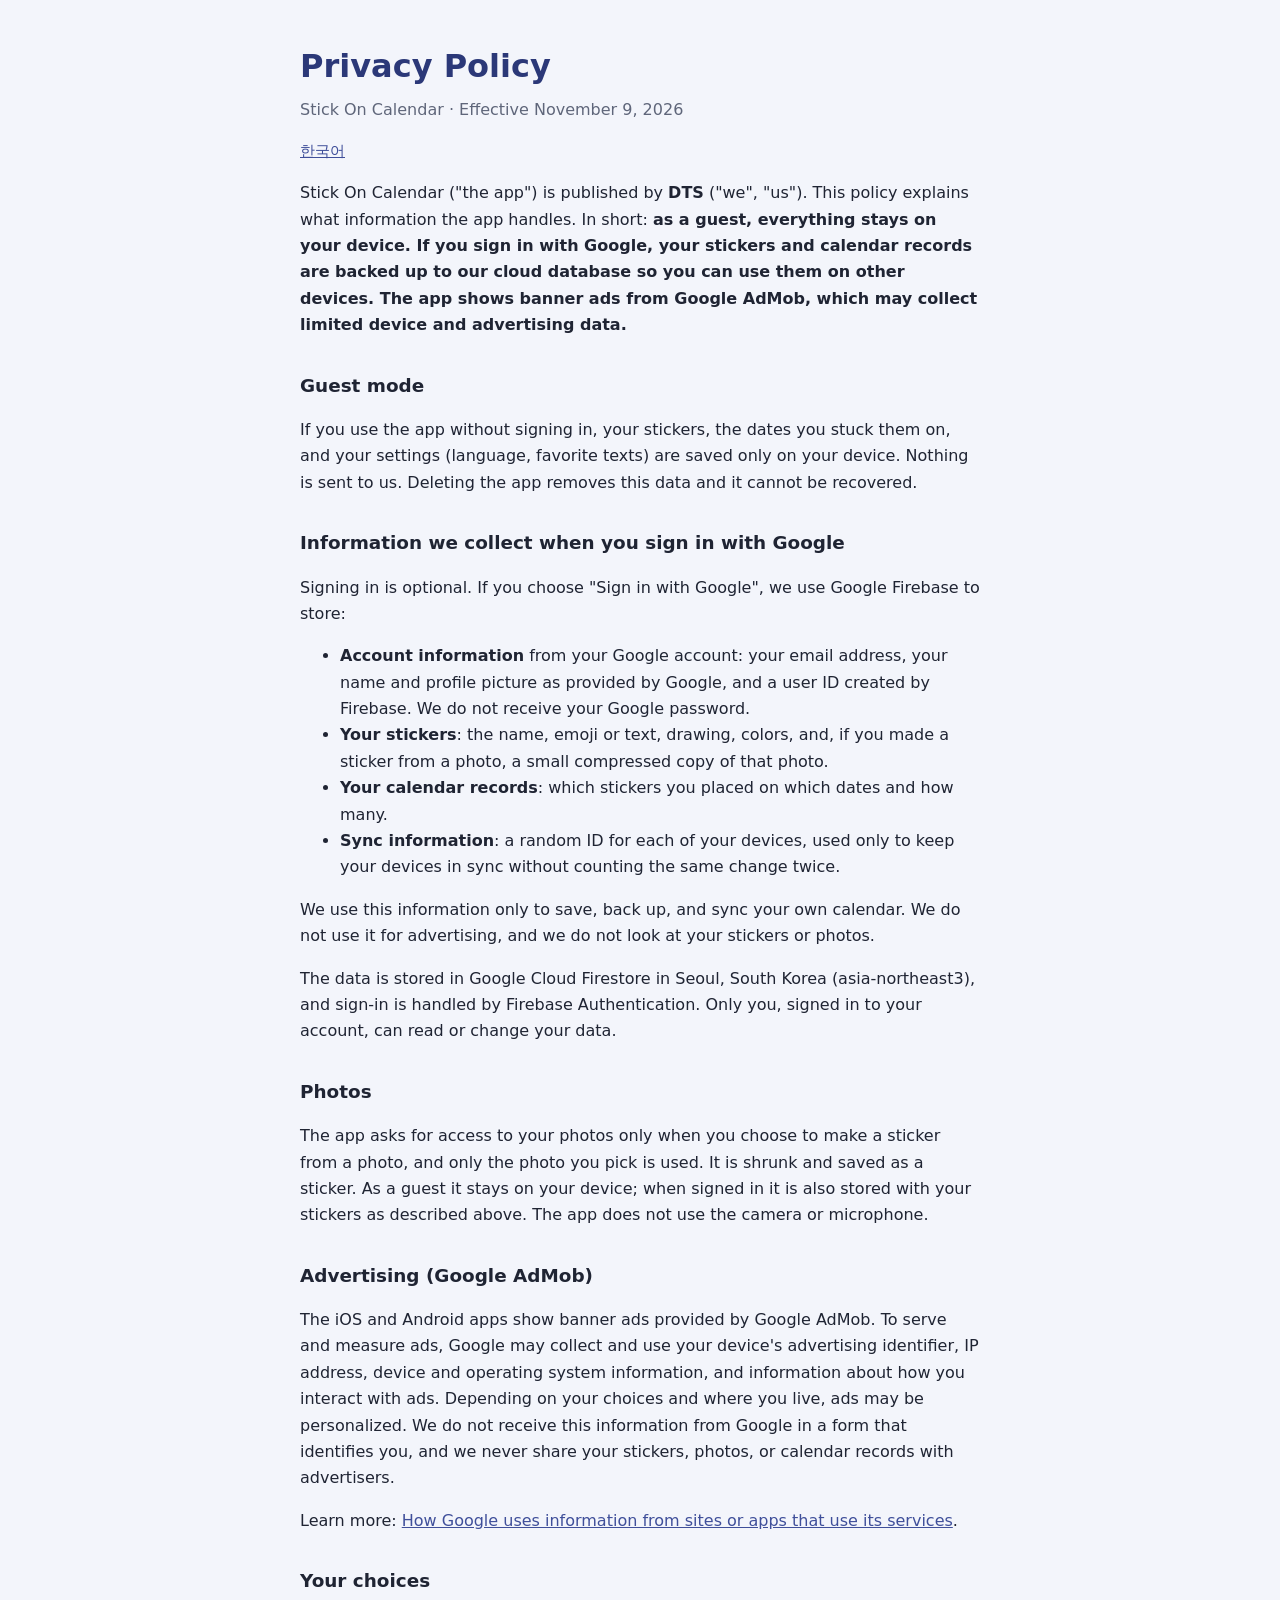
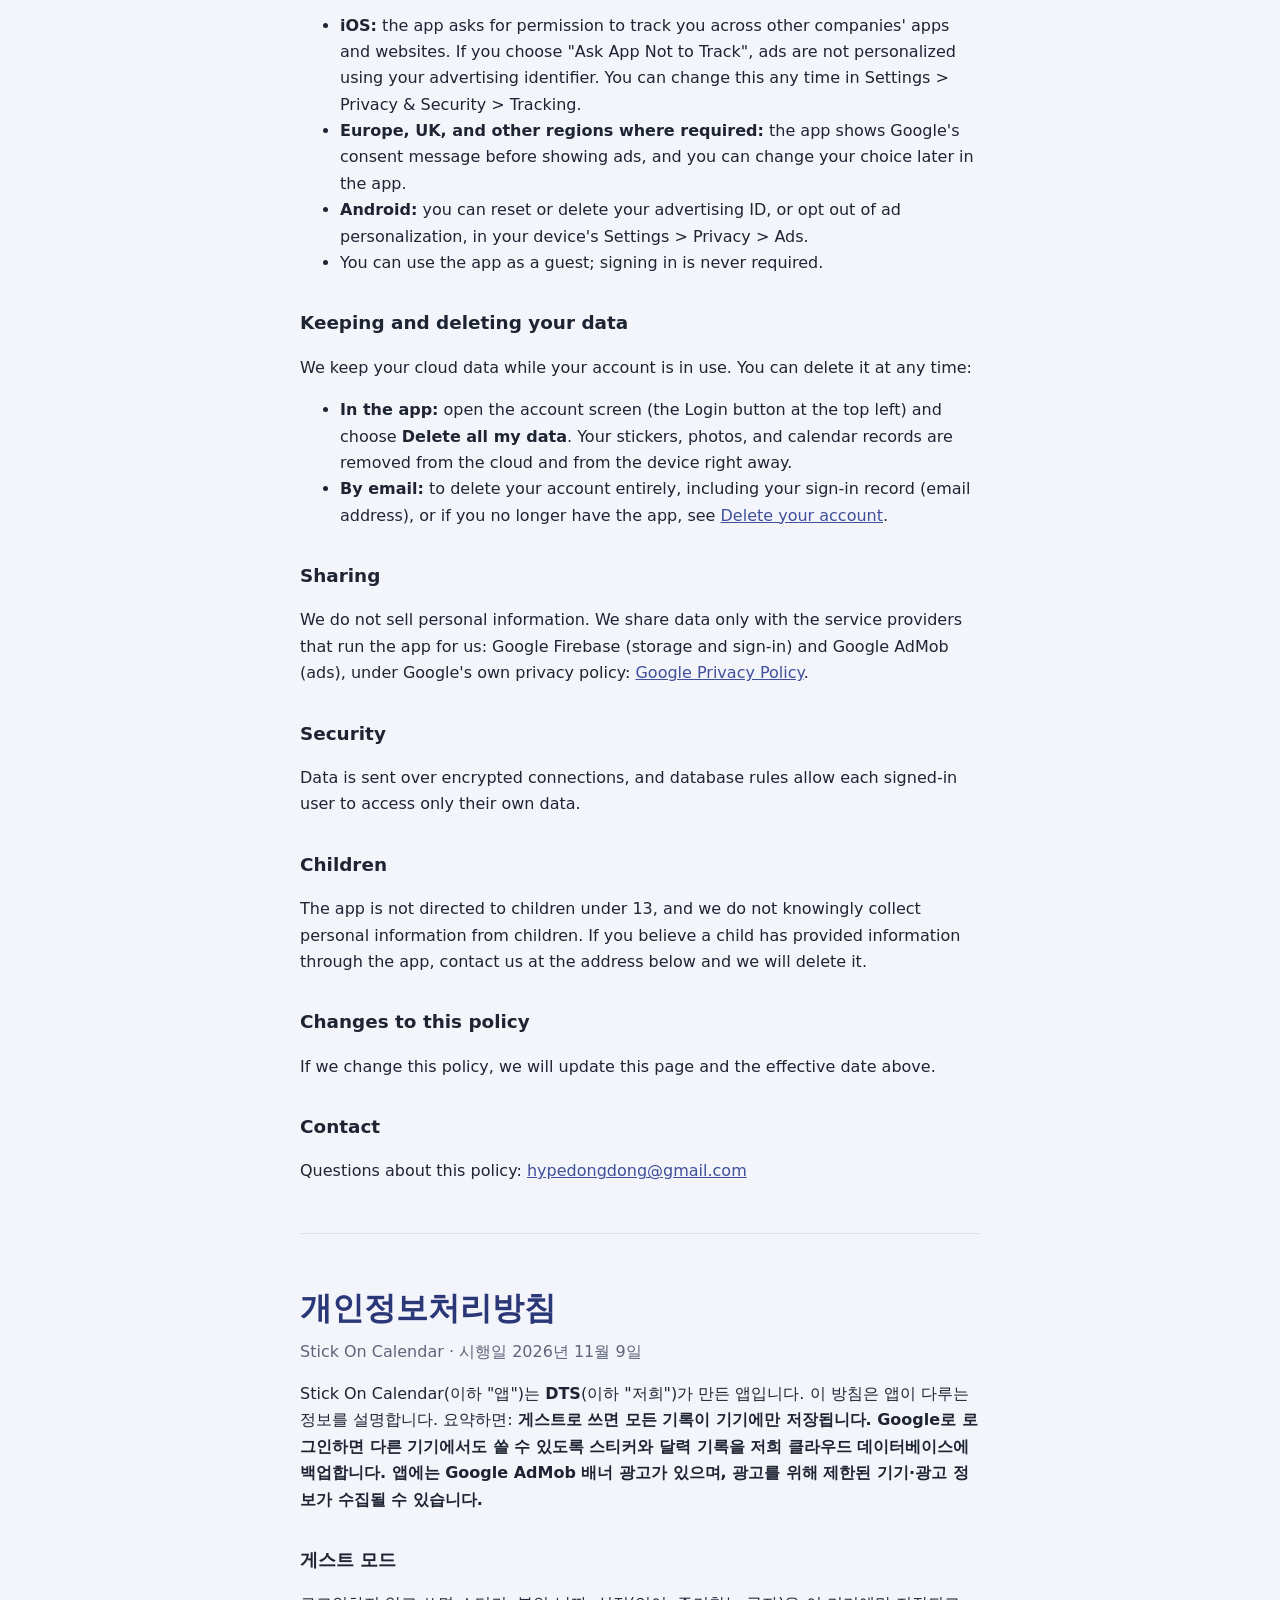
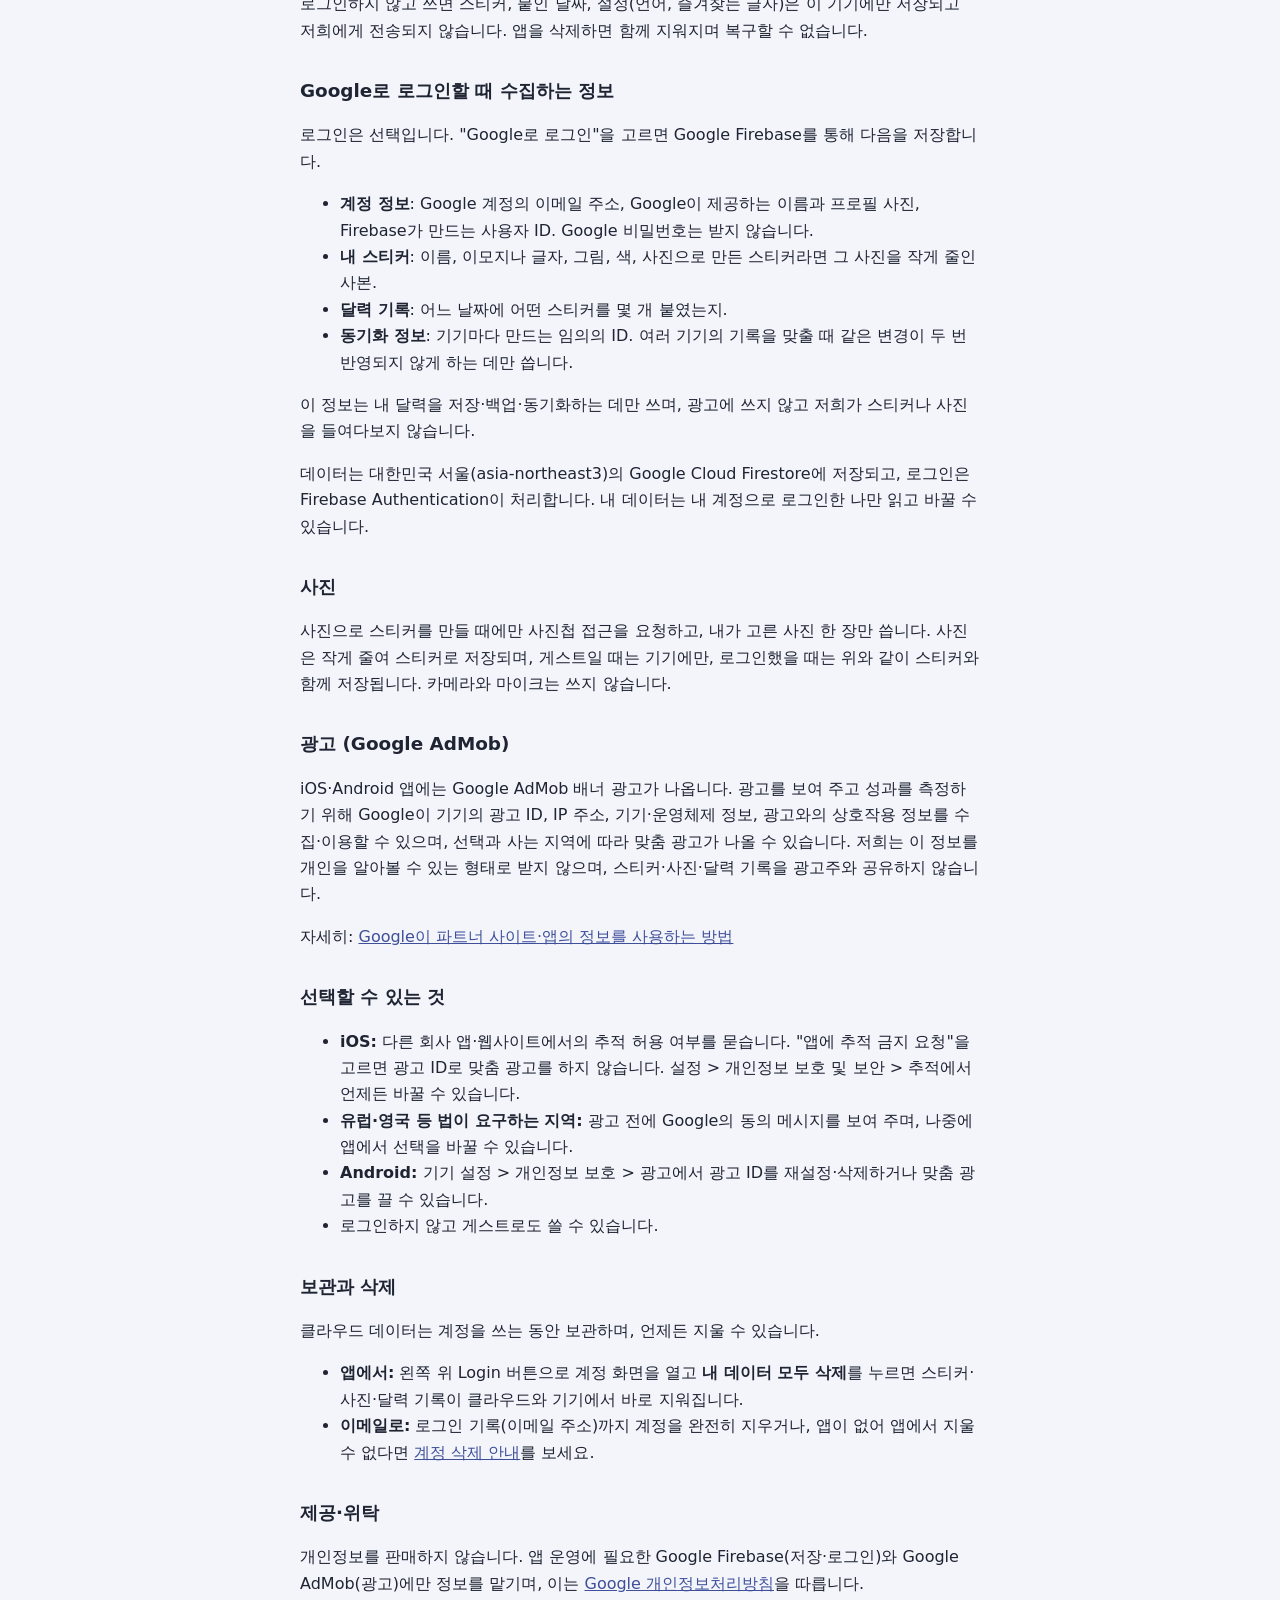
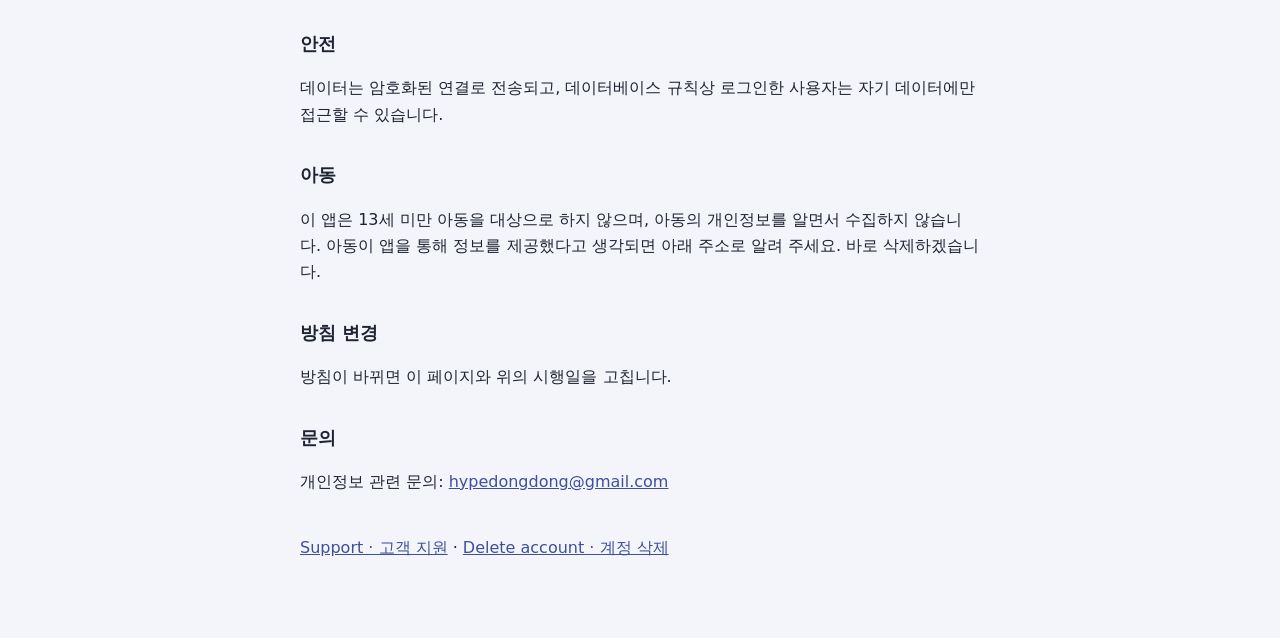
==== privacy.html @ c65f0c8a "Stick On Calendar support, privacy policy and account deletion pages Co-Authored-By: Claude Opus 5.5" ====
<!DOCTYPE html>
<html lang="en">
<head>
  <meta charset="UTF-8">
  <meta name="viewport" content="width=device-width, initial-scale=1">
  <title>Privacy Policy – Stick On Calendar</title>
  <link rel="stylesheet" href="site.css">
</head>
<body>
  <main>
    <h1>Privacy Policy</h1>
    <p class="meta">Stick On Calendar · Effective November 9, 2026</p>
    <p class="lang"><a href="#ko">한국어</a></p>

    <p>Stick On Calendar ("the app") is published by <strong>DTS</strong> ("we", "us"). This policy explains what information the app handles. In short: <strong>as a guest, everything stays on your device. If you sign in with Google, your stickers and calendar records are backed up to our cloud database so you can use them on other devices. The app shows banner ads from Google AdMob, which may collect limited device and advertising data.</strong></p>

    <h2>Guest mode</h2>
    <p>If you use the app without signing in, your stickers, the dates you stuck them on, and your settings (language, favorite texts) are saved only on your device. Nothing is sent to us. Deleting the app removes this data and it cannot be recovered.</p>

    <h2>Information we collect when you sign in with Google</h2>
    <p>Signing in is optional. If you choose "Sign in with Google", we use Google Firebase to store:</p>
    <ul>
      <li><strong>Account information</strong> from your Google account: your email address, your name and profile picture as provided by Google, and a user ID created by Firebase. We do not receive your Google password.</li>
      <li><strong>Your stickers</strong>: the name, emoji or text, drawing, colors, and, if you made a sticker from a photo, a small compressed copy of that photo.</li>
      <li><strong>Your calendar records</strong>: which stickers you placed on which dates and how many.</li>
      <li><strong>Sync information</strong>: a random ID for each of your devices, used only to keep your devices in sync without counting the same change twice.</li>
    </ul>
    <p>We use this information only to save, back up, and sync your own calendar. We do not use it for advertising, and we do not look at your stickers or photos.</p>
    <p>The data is stored in Google Cloud Firestore in Seoul, South Korea (asia-northeast3), and sign-in is handled by Firebase Authentication. Only you, signed in to your account, can read or change your data.</p>

    <h2>Photos</h2>
    <p>The app asks for access to your photos only when you choose to make a sticker from a photo, and only the photo you pick is used. It is shrunk and saved as a sticker. As a guest it stays on your device; when signed in it is also stored with your stickers as described above. The app does not use the camera or microphone.</p>

    <h2>Advertising (Google AdMob)</h2>
    <p>The iOS and Android apps show banner ads provided by Google AdMob. To serve and measure ads, Google may collect and use your device's advertising identifier, IP address, device and operating system information, and information about how you interact with ads. Depending on your choices and where you live, ads may be personalized. We do not receive this information from Google in a form that identifies you, and we never share your stickers, photos, or calendar records with advertisers.</p>
    <p>Learn more: <a href="https://policies.google.com/technologies/partner-sites">How Google uses information from sites or apps that use its services</a>.</p>

    <h2>Your choices</h2>
    <ul>
      <li><strong>iOS:</strong> the app asks for permission to track you across other companies' apps and websites. If you choose "Ask App Not to Track", ads are not personalized using your advertising identifier. You can change this any time in Settings &gt; Privacy &amp; Security &gt; Tracking.</li>
      <li><strong>Europe, UK, and other regions where required:</strong> the app shows Google's consent message before showing ads, and you can change your choice later in the app.</li>
      <li><strong>Android:</strong> you can reset or delete your advertising ID, or opt out of ad personalization, in your device's Settings &gt; Privacy &gt; Ads.</li>
      <li>You can use the app as a guest; signing in is never required.</li>
    </ul>

    <h2>Keeping and deleting your data</h2>
    <p>We keep your cloud data while your account is in use. You can delete it at any time:</p>
    <ul>
      <li><strong>In the app:</strong> open the account screen (the Login button at the top left) and choose <strong>Delete all my data</strong>. Your stickers, photos, and calendar records are removed from the cloud and from the device right away.</li>
      <li><strong>By email:</strong> to delete your account entirely, including your sign-in record (email address), or if you no longer have the app, see <a href="delete-account.html">Delete your account</a>.</li>
    </ul>

    <h2>Sharing</h2>
    <p>We do not sell personal information. We share data only with the service providers that run the app for us: Google Firebase (storage and sign-in) and Google AdMob (ads), under Google's own privacy policy: <a href="https://policies.google.com/privacy">Google Privacy Policy</a>.</p>

    <h2>Security</h2>
    <p>Data is sent over encrypted connections, and database rules allow each signed-in user to access only their own data.</p>

    <h2>Children</h2>
    <p>The app is not directed to children under 13, and we do not knowingly collect personal information from children. If you believe a child has provided information through the app, contact us at the address below and we will delete it.</p>

    <h2>Changes to this policy</h2>
    <p>If we change this policy, we will update this page and the effective date above.</p>

    <h2>Contact</h2>
    <p>Questions about this policy: <a href="mailto:hypedongdong@gmail.com">hypedongdong@gmail.com</a></p>

    <hr>

    <h1 id="ko">개인정보처리방침</h1>
    <p class="meta">Stick On Calendar · 시행일 2026년 11월 9일</p>

    <p>Stick On Calendar(이하 "앱")는 <strong>DTS</strong>(이하 "저희")가 만든 앱입니다. 이 방침은 앱이 다루는 정보를 설명합니다. 요약하면: <strong>게스트로 쓰면 모든 기록이 기기에만 저장됩니다. Google로 로그인하면 다른 기기에서도 쓸 수 있도록 스티커와 달력 기록을 저희 클라우드 데이터베이스에 백업합니다. 앱에는 Google AdMob 배너 광고가 있으며, 광고를 위해 제한된 기기·광고 정보가 수집될 수 있습니다.</strong></p>

    <h2>게스트 모드</h2>
    <p>로그인하지 않고 쓰면 스티커, 붙인 날짜, 설정(언어, 즐겨찾는 글자)은 이 기기에만 저장되고 저희에게 전송되지 않습니다. 앱을 삭제하면 함께 지워지며 복구할 수 없습니다.</p>

    <h2>Google로 로그인할 때 수집하는 정보</h2>
    <p>로그인은 선택입니다. "Google로 로그인"을 고르면 Google Firebase를 통해 다음을 저장합니다.</p>
    <ul>
      <li><strong>계정 정보</strong>: Google 계정의 이메일 주소, Google이 제공하는 이름과 프로필 사진, Firebase가 만드는 사용자 ID. Google 비밀번호는 받지 않습니다.</li>
      <li><strong>내 스티커</strong>: 이름, 이모지나 글자, 그림, 색, 사진으로 만든 스티커라면 그 사진을 작게 줄인 사본.</li>
      <li><strong>달력 기록</strong>: 어느 날짜에 어떤 스티커를 몇 개 붙였는지.</li>
      <li><strong>동기화 정보</strong>: 기기마다 만드는 임의의 ID. 여러 기기의 기록을 맞출 때 같은 변경이 두 번 반영되지 않게 하는 데만 씁니다.</li>
    </ul>
    <p>이 정보는 내 달력을 저장·백업·동기화하는 데만 쓰며, 광고에 쓰지 않고 저희가 스티커나 사진을 들여다보지 않습니다.</p>
    <p>데이터는 대한민국 서울(asia-northeast3)의 Google Cloud Firestore에 저장되고, 로그인은 Firebase Authentication이 처리합니다. 내 데이터는 내 계정으로 로그인한 나만 읽고 바꿀 수 있습니다.</p>

    <h2>사진</h2>
    <p>사진으로 스티커를 만들 때에만 사진첩 접근을 요청하고, 내가 고른 사진 한 장만 씁니다. 사진은 작게 줄여 스티커로 저장되며, 게스트일 때는 기기에만, 로그인했을 때는 위와 같이 스티커와 함께 저장됩니다. 카메라와 마이크는 쓰지 않습니다.</p>

    <h2>광고 (Google AdMob)</h2>
    <p>iOS·Android 앱에는 Google AdMob 배너 광고가 나옵니다. 광고를 보여 주고 성과를 측정하기 위해 Google이 기기의 광고 ID, IP 주소, 기기·운영체제 정보, 광고와의 상호작용 정보를 수집·이용할 수 있으며, 선택과 사는 지역에 따라 맞춤 광고가 나올 수 있습니다. 저희는 이 정보를 개인을 알아볼 수 있는 형태로 받지 않으며, 스티커·사진·달력 기록을 광고주와 공유하지 않습니다.</p>
    <p>자세히: <a href="https://policies.google.com/technologies/partner-sites?hl=ko">Google이 파트너 사이트·앱의 정보를 사용하는 방법</a></p>

    <h2>선택할 수 있는 것</h2>
    <ul>
      <li><strong>iOS:</strong> 다른 회사 앱·웹사이트에서의 추적 허용 여부를 묻습니다. "앱에 추적 금지 요청"을 고르면 광고 ID로 맞춤 광고를 하지 않습니다. 설정 &gt; 개인정보 보호 및 보안 &gt; 추적에서 언제든 바꿀 수 있습니다.</li>
      <li><strong>유럽·영국 등 법이 요구하는 지역:</strong> 광고 전에 Google의 동의 메시지를 보여 주며, 나중에 앱에서 선택을 바꿀 수 있습니다.</li>
      <li><strong>Android:</strong> 기기 설정 &gt; 개인정보 보호 &gt; 광고에서 광고 ID를 재설정·삭제하거나 맞춤 광고를 끌 수 있습니다.</li>
      <li>로그인하지 않고 게스트로도 쓸 수 있습니다.</li>
    </ul>

    <h2>보관과 삭제</h2>
    <p>클라우드 데이터는 계정을 쓰는 동안 보관하며, 언제든 지울 수 있습니다.</p>
    <ul>
      <li><strong>앱에서:</strong> 왼쪽 위 Login 버튼으로 계정 화면을 열고 <strong>내 데이터 모두 삭제</strong>를 누르면 스티커·사진·달력 기록이 클라우드와 기기에서 바로 지워집니다.</li>
      <li><strong>이메일로:</strong> 로그인 기록(이메일 주소)까지 계정을 완전히 지우거나, 앱이 없어 앱에서 지울 수 없다면 <a href="delete-account.html#ko">계정 삭제 안내</a>를 보세요.</li>
    </ul>

    <h2>제공·위탁</h2>
    <p>개인정보를 판매하지 않습니다. 앱 운영에 필요한 Google Firebase(저장·로그인)와 Google AdMob(광고)에만 정보를 맡기며, 이는 <a href="https://policies.google.com/privacy?hl=ko">Google 개인정보처리방침</a>을 따릅니다.</p>

    <h2>안전</h2>
    <p>데이터는 암호화된 연결로 전송되고, 데이터베이스 규칙상 로그인한 사용자는 자기 데이터에만 접근할 수 있습니다.</p>

    <h2>아동</h2>
    <p>이 앱은 13세 미만 아동을 대상으로 하지 않으며, 아동의 개인정보를 알면서 수집하지 않습니다. 아동이 앱을 통해 정보를 제공했다고 생각되면 아래 주소로 알려 주세요. 바로 삭제하겠습니다.</p>

    <h2>방침 변경</h2>
    <p>방침이 바뀌면 이 페이지와 위의 시행일을 고칩니다.</p>

    <h2>문의</h2>
    <p>개인정보 관련 문의: <a href="mailto:hypedongdong@gmail.com">hypedongdong@gmail.com</a></p>

    <p class="back"><a href="index.html">Support · 고객 지원</a> · <a href="delete-account.html">Delete account · 계정 삭제</a></p>
  </main>
</body>
</html>
---- site.css ----
body {
  margin: 0;
  background: #f3f5fb;
  color: #1f2433;
  font: 16px/1.65 system-ui, -apple-system, "Segoe UI", Roboto, "Apple SD Gothic Neo", "Malgun Gothic", Arial, sans-serif;
}

main {
  max-width: 680px;
  margin: 0 auto;
  padding: 40px 20px 60px;
}

h1 {
  margin: 0;
  color: #2b3878;
}

h2 {
  margin-top: 32px;
  font-size: 1.15rem;
}

.meta {
  margin-top: 4px;
  color: #5f667a;
}

.lang {
  margin-top: 12px;
  font-size: 0.95rem;
}

hr {
  margin: 48px 0;
  border: 0;
  border-top: 1px solid #d9deea;
}

a {
  color: #3f4f9a;
}

.back {
  margin-top: 40px;
}
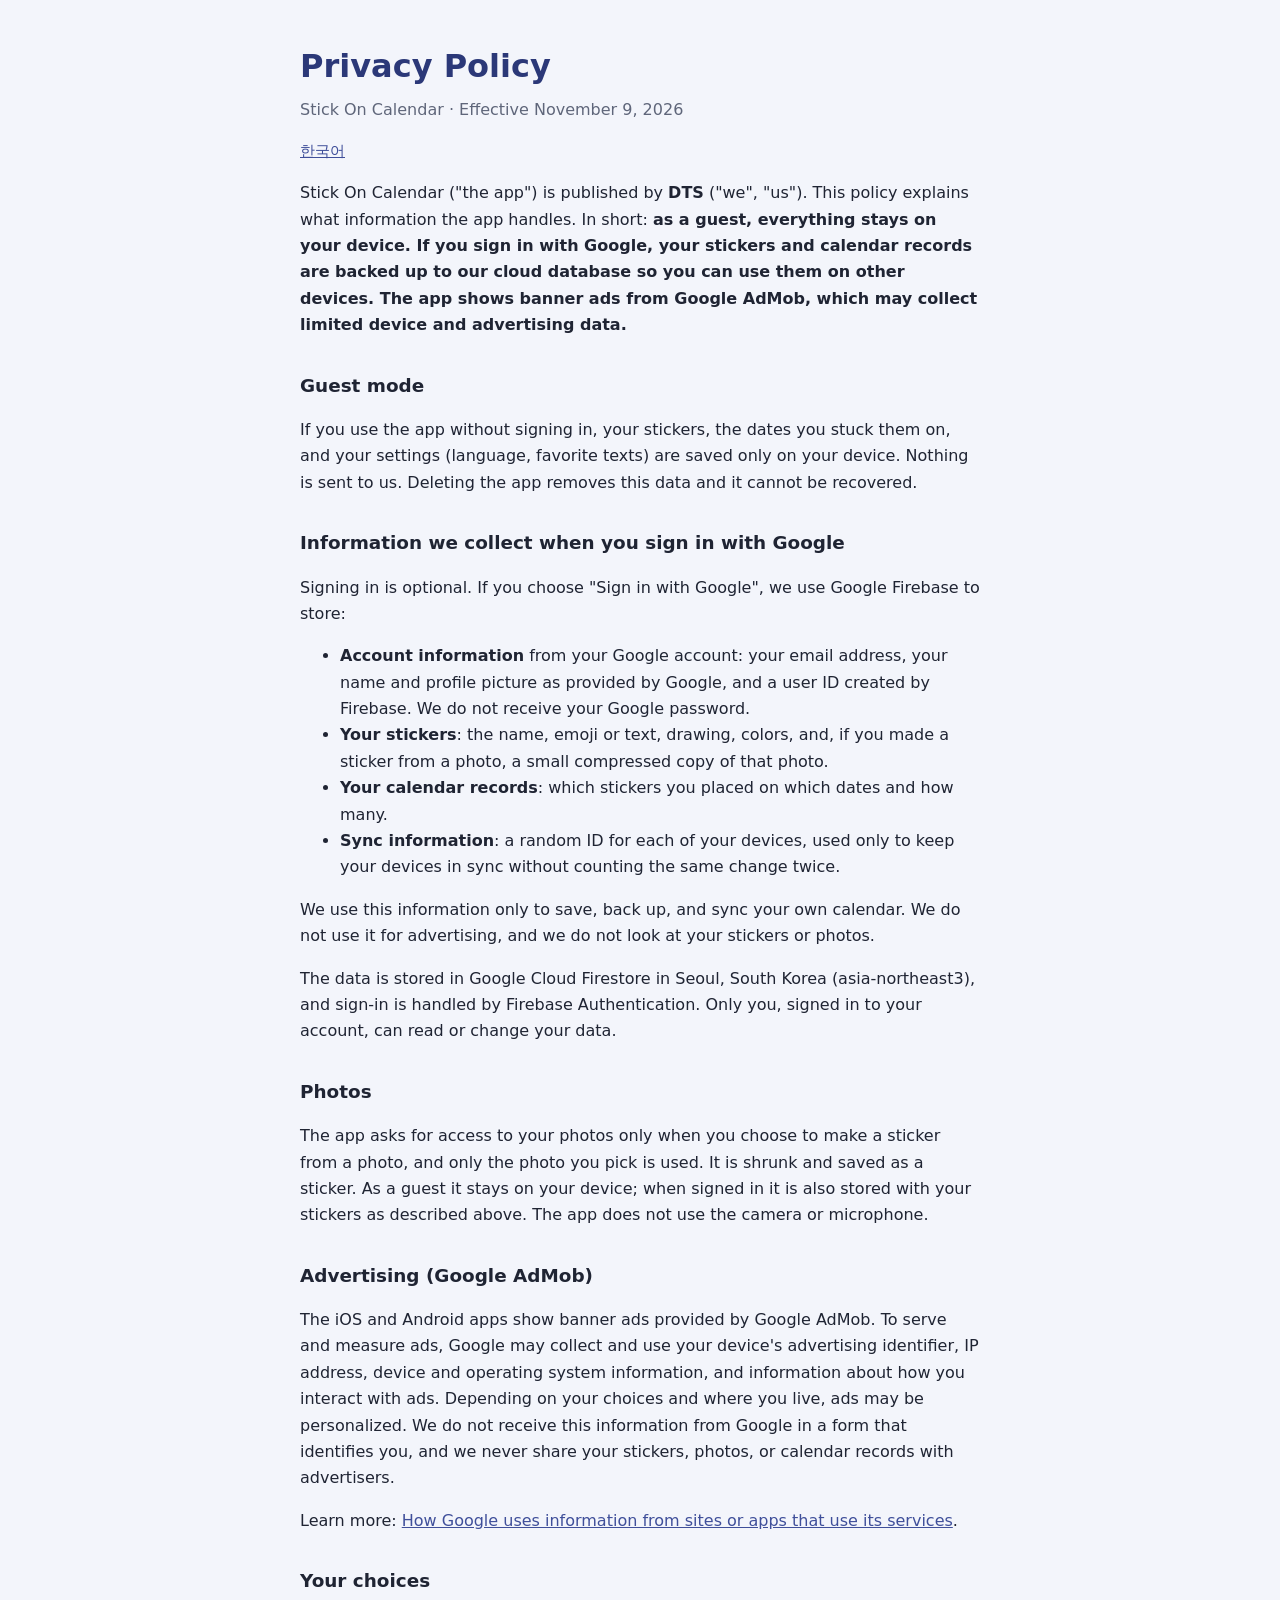
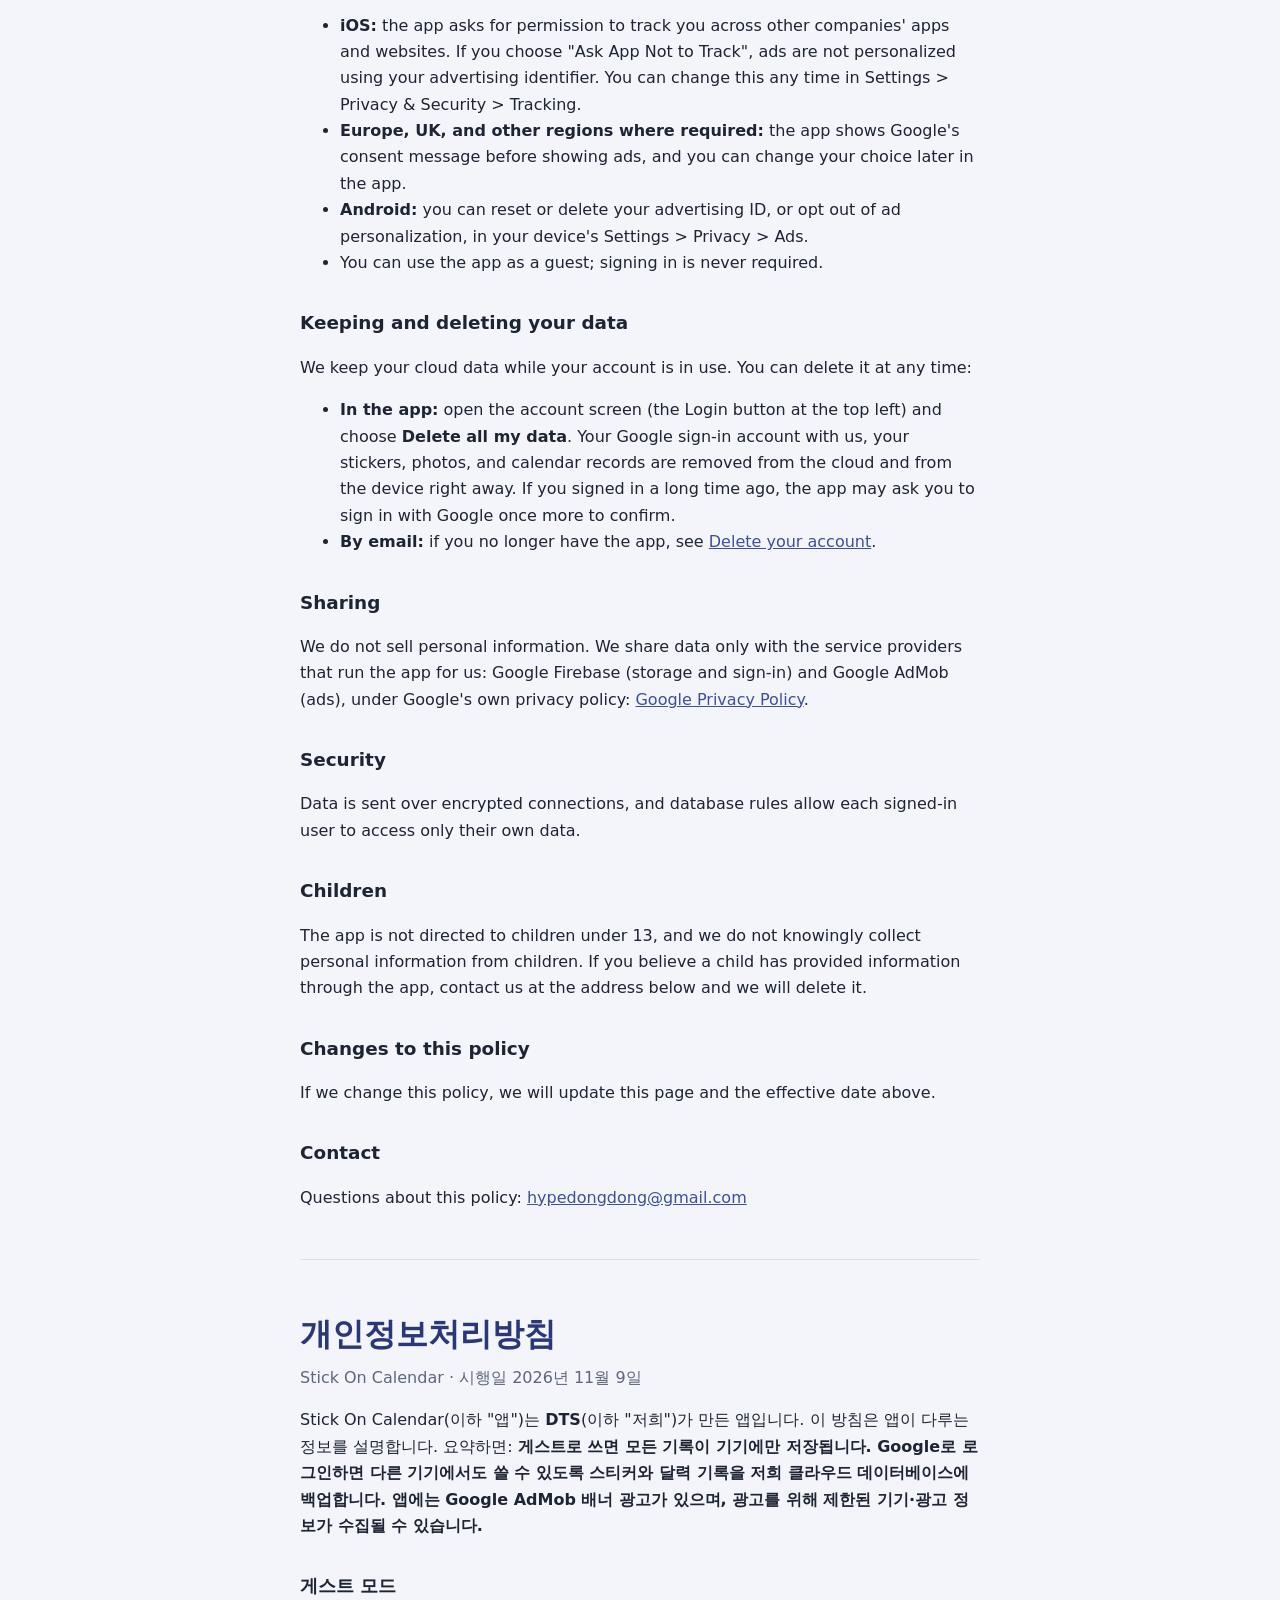
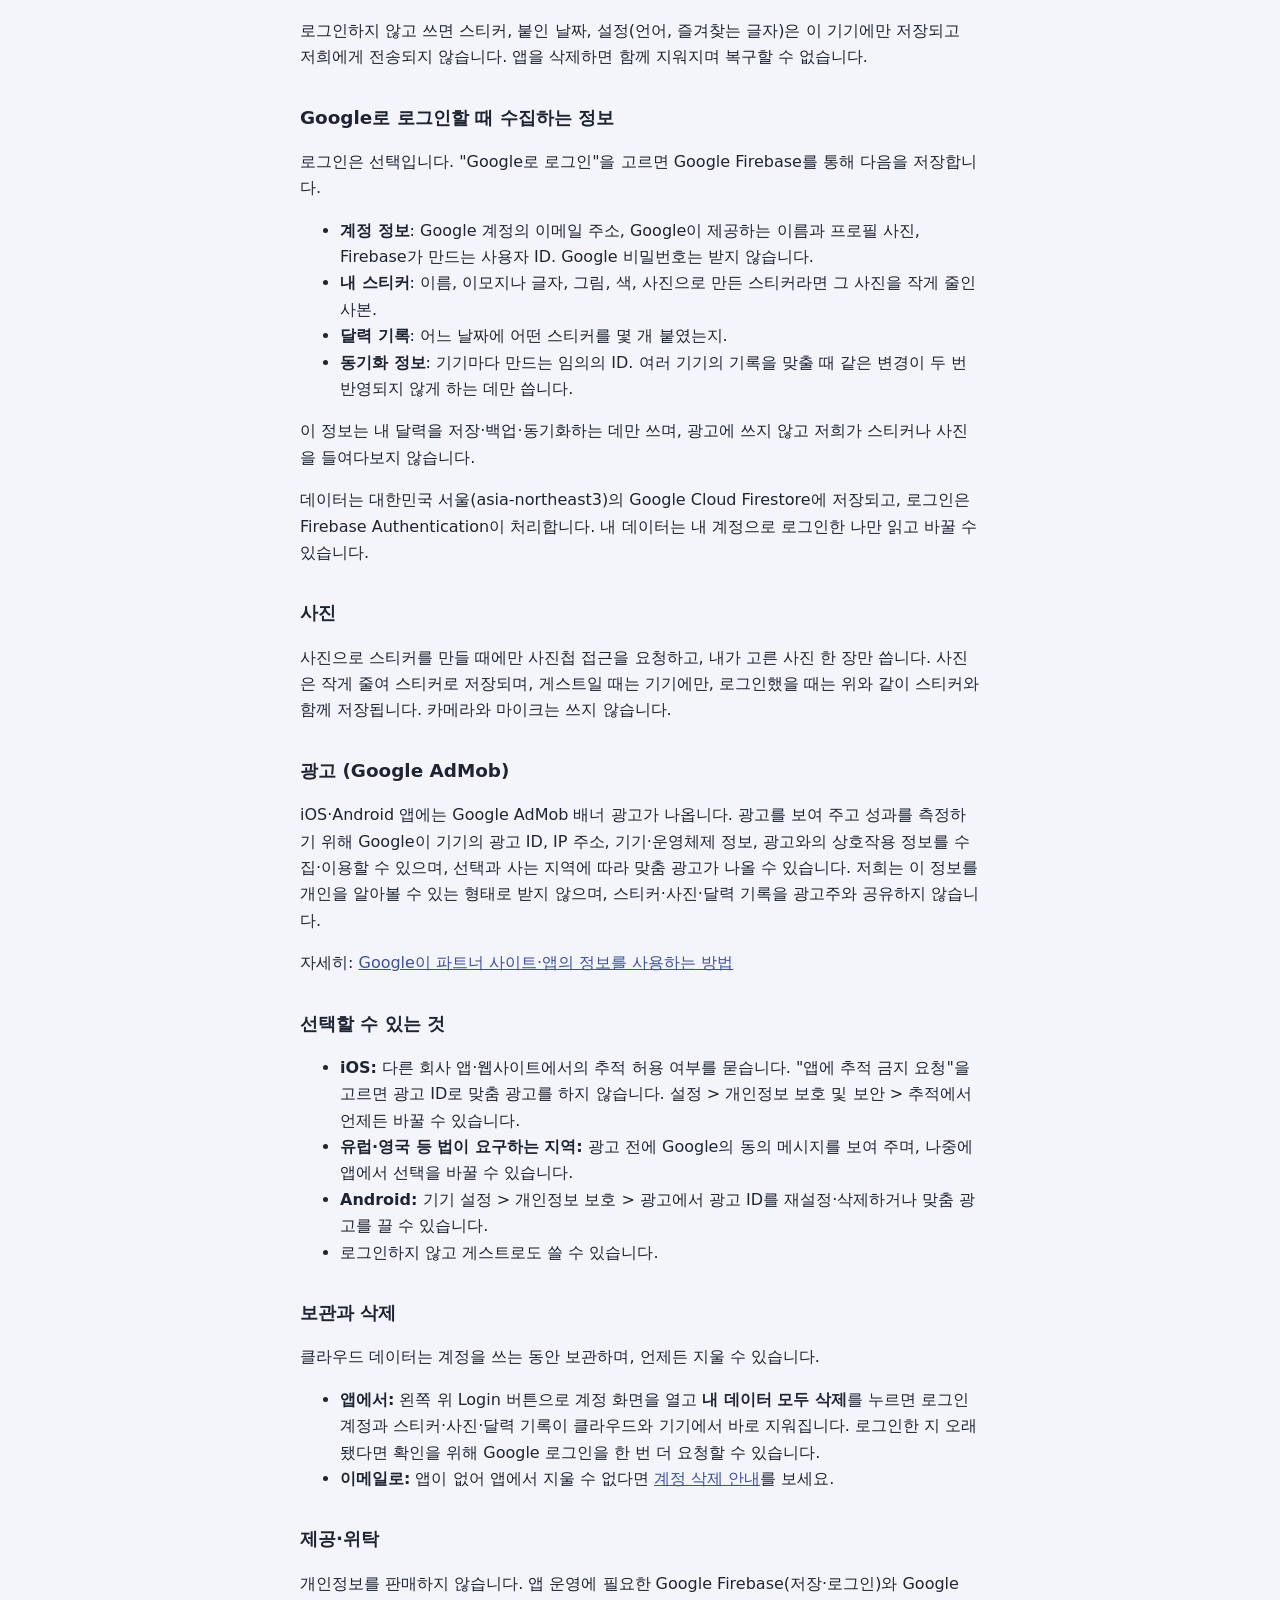
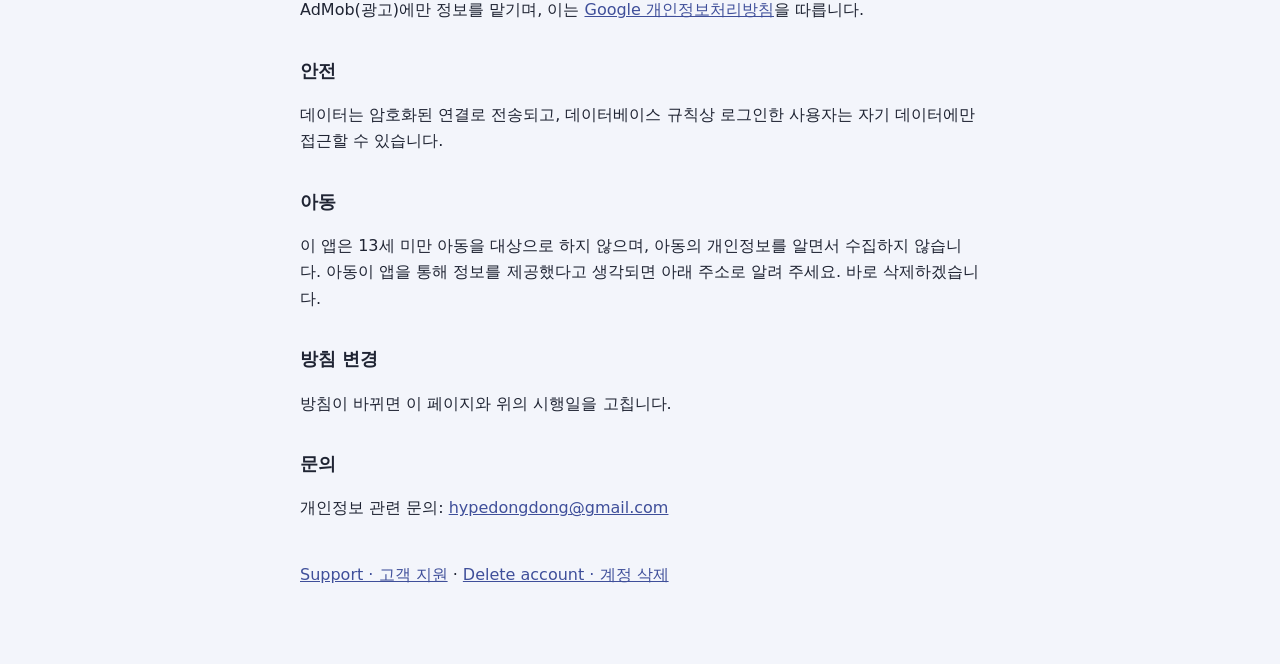
==== commit 8fd5e608: "In-app deletion now removes the account too Co-Authored-By: Claude Opus 5.5 <noreply@anthropic.com>" ====
--- a/privacy.html
+++ b/privacy.html
@@ -46,8 +46,8 @@
     <h2>Keeping and deleting your data</h2>
     <p>We keep your cloud data while your account is in use. You can delete it at any time:</p>
     <ul>
-      <li><strong>In the app:</strong> open the account screen (the Login button at the top left) and choose <strong>Delete all my data</strong>. Your stickers, photos, and calendar records are removed from the cloud and from the device right away.</li>
-      <li><strong>By email:</strong> to delete your account entirely, including your sign-in record (email address), or if you no longer have the app, see <a href="delete-account.html">Delete your account</a>.</li>
+      <li><strong>In the app:</strong> open the account screen (the Login button at the top left) and choose <strong>Delete all my data</strong>. Your Google sign-in account with us, your stickers, photos, and calendar records are removed from the cloud and from the device right away. If you signed in a long time ago, the app may ask you to sign in with Google once more to confirm.</li>
+      <li><strong>By email:</strong> if you no longer have the app, see <a href="delete-account.html">Delete your account</a>.</li>
     </ul>
 
     <h2>Sharing</h2>
@@ -104,8 +104,8 @@
     <h2>보관과 삭제</h2>
     <p>클라우드 데이터는 계정을 쓰는 동안 보관하며, 언제든 지울 수 있습니다.</p>
     <ul>
-      <li><strong>앱에서:</strong> 왼쪽 위 Login 버튼으로 계정 화면을 열고 <strong>내 데이터 모두 삭제</strong>를 누르면 스티커·사진·달력 기록이 클라우드와 기기에서 바로 지워집니다.</li>
-      <li><strong>이메일로:</strong> 로그인 기록(이메일 주소)까지 계정을 완전히 지우거나, 앱이 없어 앱에서 지울 수 없다면 <a href="delete-account.html#ko">계정 삭제 안내</a>를 보세요.</li>
+      <li><strong>앱에서:</strong> 왼쪽 위 Login 버튼으로 계정 화면을 열고 <strong>내 데이터 모두 삭제</strong>를 누르면 로그인 계정과 스티커·사진·달력 기록이 클라우드와 기기에서 바로 지워집니다. 로그인한 지 오래됐다면 확인을 위해 Google 로그인을 한 번 더 요청할 수 있습니다.</li>
+      <li><strong>이메일로:</strong> 앱이 없어 앱에서 지울 수 없다면 <a href="delete-account.html#ko">계정 삭제 안내</a>를 보세요.</li>
     </ul>
 
     <h2>제공·위탁</h2>
